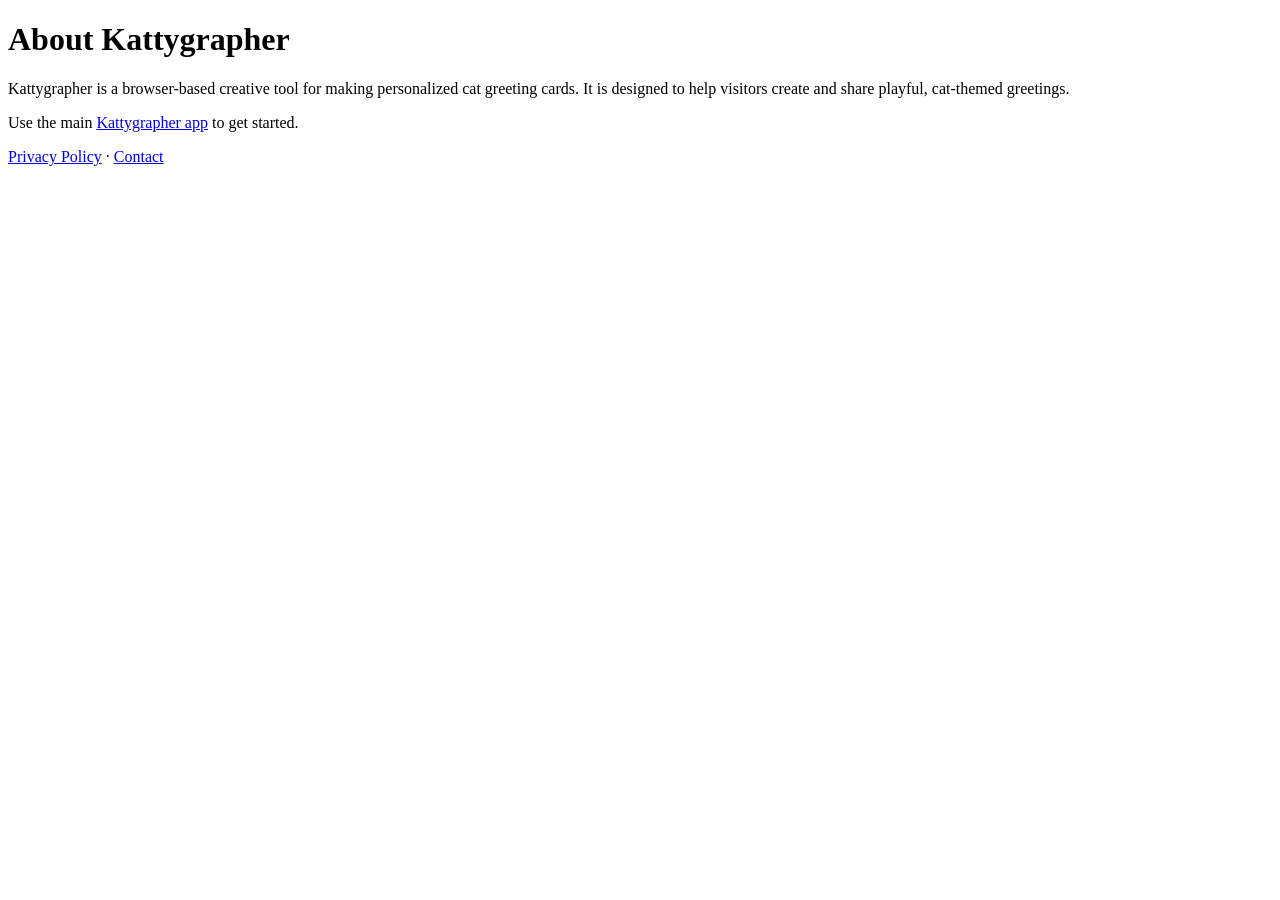
==== about.html @ 5d9deb14 "Add About page for Kattygrapher" ====
<!doctype html>
<html lang="en">
<head>
<meta charset="utf-8">
<meta name="viewport" content="width=device-width, initial-scale=1">
<title>About Kattygrapher</title>
<meta name="description" content="Learn about Kattygrapher, a simple tool for creating personalized cat greeting cards.">
<link rel="canonical" href="https://kattygrapher.gold24cc.workers.dev/about.html">
<meta name="robots" content="index,follow">
</head>
<body>
<main>
<h1>About Kattygrapher</h1>
<p>Kattygrapher is a browser-based creative tool for making personalized cat greeting cards. It is designed to help visitors create and share playful, cat-themed greetings.</p>
<p>Use the main <a href="/">Kattygrapher app</a> to get started.</p>
<nav aria-label="Site links"><a href="/privacy-policy.html">Privacy Policy</a> · <a href="/contact.html">Contact</a></nav>
</main>
</body>
</html>
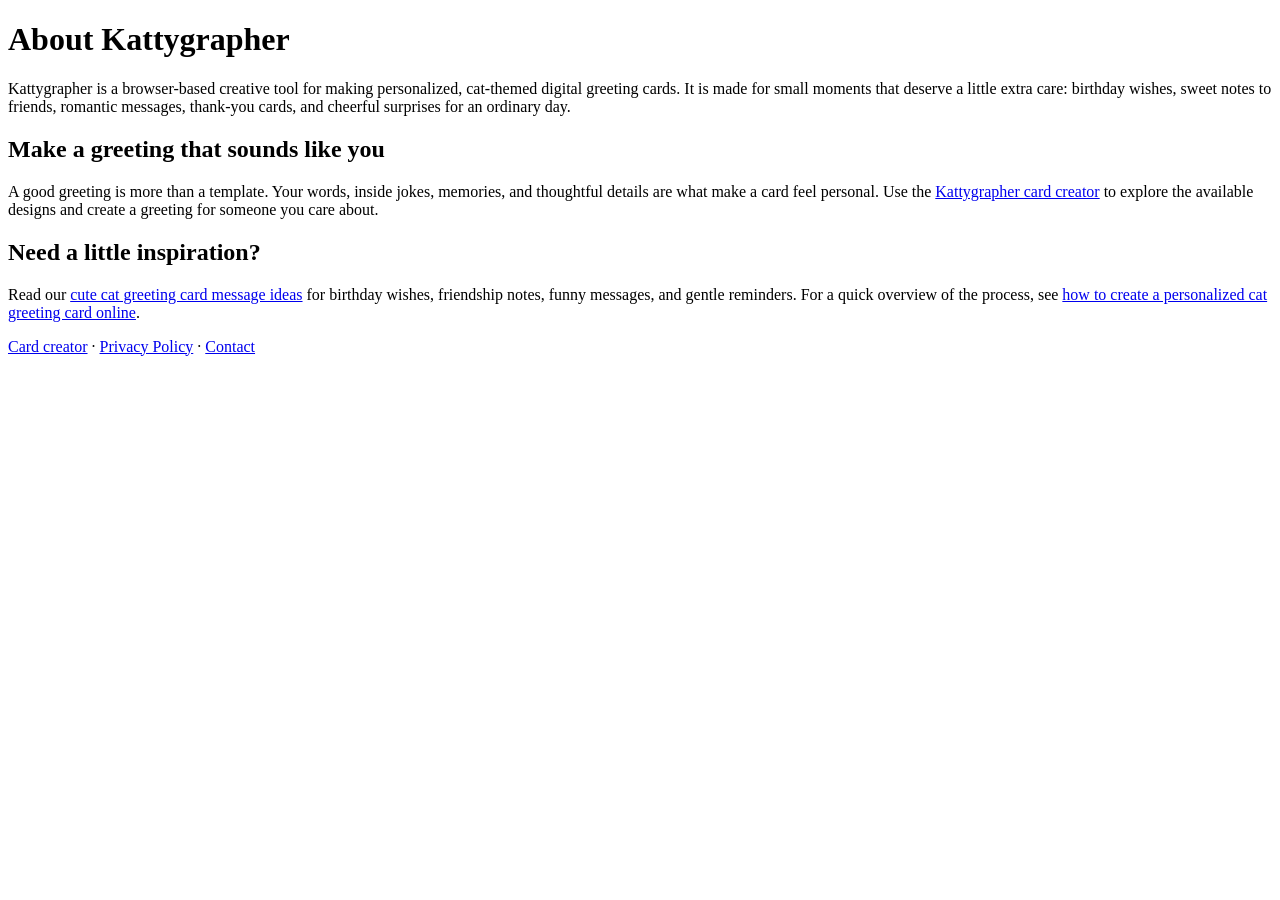
==== commit 8dcdaee6: "Improve about page content and internal SEO links" ====
--- a/about.html
+++ b/about.html
@@ -3,17 +3,25 @@
 <head>
 <meta charset="utf-8">
 <meta name="viewport" content="width=device-width, initial-scale=1">
-<title>About Kattygrapher</title>
-<meta name="description" content="Learn about Kattygrapher, a simple tool for creating personalized cat greeting cards.">
+<title>About Kattygrapher | Personalized Cat Greeting Cards</title>
+<meta name="description" content="Meet Kattygrapher, a browser-based creative tool for making playful cat-themed digital greeting cards with personal messages for people you care about.">
+<meta name="robots" content="index,follow">
 <link rel="canonical" href="https://kattygrapher.gold24cc.workers.dev/about.html">
-<meta name="robots" content="index,follow">
+<meta property="og:type" content="website">
+<meta property="og:site_name" content="Kattygrapher">
+<meta property="og:title" content="About Kattygrapher">
+<meta property="og:description" content="Learn about Kattygrapher and create a personalized cat-themed digital greeting card.">
+<meta property="og:url" content="https://kattygrapher.gold24cc.workers.dev/about.html">
 </head>
 <body>
 <main>
 <h1>About Kattygrapher</h1>
-<p>Kattygrapher is a browser-based creative tool for making personalized cat greeting cards. It is designed to help visitors create and share playful, cat-themed greetings.</p>
-<p>Use the main <a href="/">Kattygrapher app</a> to get started.</p>
-<nav aria-label="Site links"><a href="/privacy-policy.html">Privacy Policy</a> · <a href="/contact.html">Contact</a></nav>
+<p>Kattygrapher is a browser-based creative tool for making personalized, cat-themed digital greeting cards. It is made for small moments that deserve a little extra care: birthday wishes, sweet notes to friends, romantic messages, thank-you cards, and cheerful surprises for an ordinary day.</p>
+<h2>Make a greeting that sounds like you</h2>
+<p>A good greeting is more than a template. Your words, inside jokes, memories, and thoughtful details are what make a card feel personal. Use the <a href="/">Kattygrapher card creator</a> to explore the available designs and create a greeting for someone you care about.</p>
+<h2>Need a little inspiration?</h2>
+<p>Read our <a href="/cute-cat-greeting-card-messages.html">cute cat greeting card message ideas</a> for birthday wishes, friendship notes, funny messages, and gentle reminders. For a quick overview of the process, see <a href="/create-cat-greeting-cards.html">how to create a personalized cat greeting card online</a>.</p>
+<nav aria-label="Site links"><a href="/">Card creator</a> · <a href="/privacy-policy.html">Privacy Policy</a> · <a href="/contact.html">Contact</a></nav>
 </main>
 </body>
-</html>
+</html>
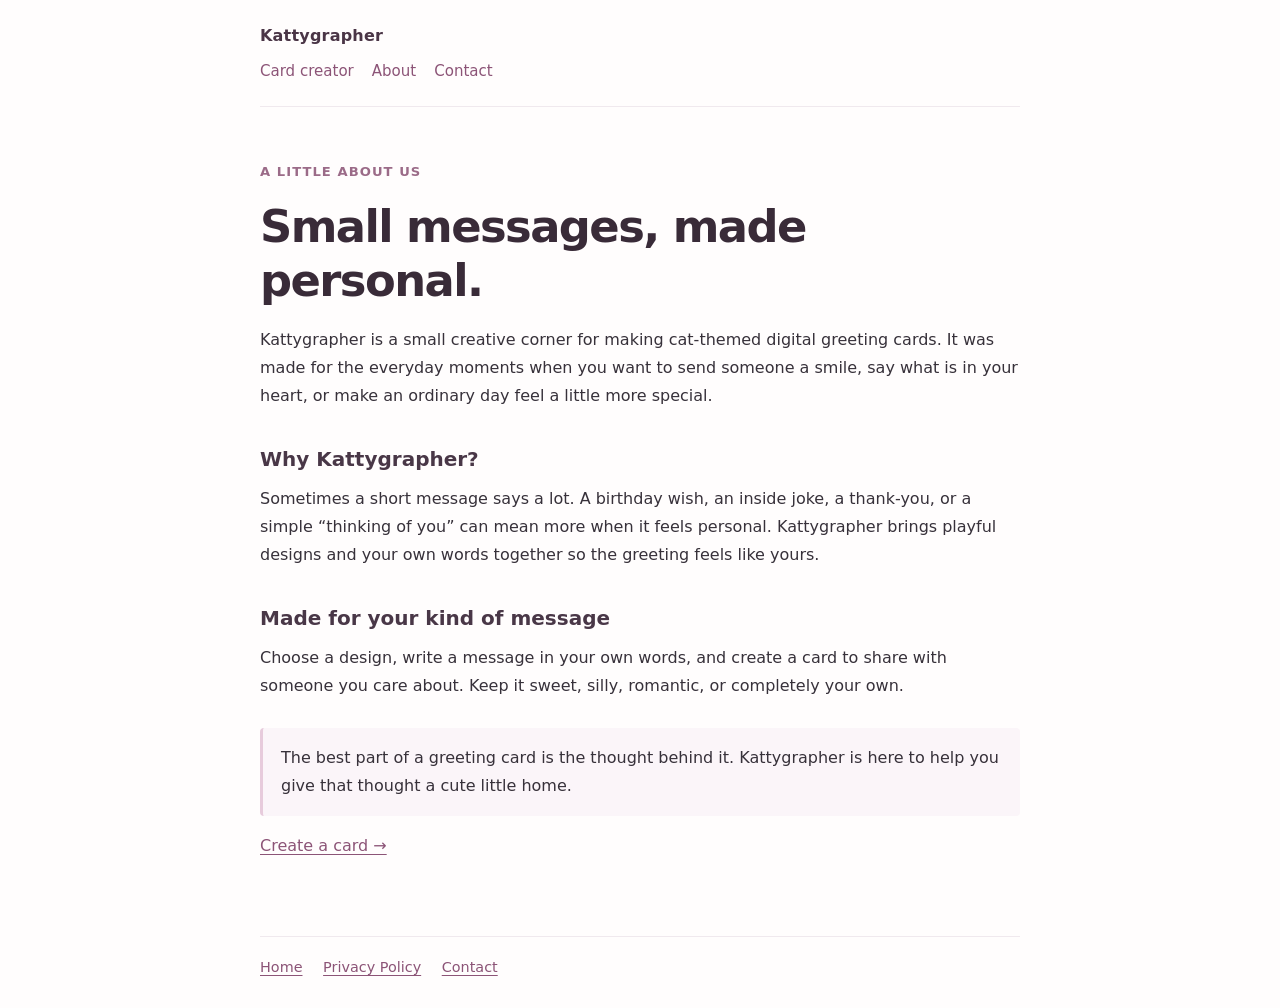
==== commit a89e5b34: "Make About page simple and subtle" ====
--- a/about.html
+++ b/about.html
@@ -1,27 +1,62 @@
 <!doctype html>
 <html lang="en">
 <head>
-<meta charset="utf-8">
-<meta name="viewport" content="width=device-width, initial-scale=1">
-<title>About Kattygrapher | Personalized Cat Greeting Cards</title>
-<meta name="description" content="Meet Kattygrapher, a browser-based creative tool for making playful cat-themed digital greeting cards with personal messages for people you care about.">
-<meta name="robots" content="index,follow">
-<link rel="canonical" href="https://kattygrapher.gold24cc.workers.dev/about.html">
-<meta property="og:type" content="website">
-<meta property="og:site_name" content="Kattygrapher">
-<meta property="og:title" content="About Kattygrapher">
-<meta property="og:description" content="Learn about Kattygrapher and create a personalized cat-themed digital greeting card.">
-<meta property="og:url" content="https://kattygrapher.gold24cc.workers.dev/about.html">
+  <meta charset="utf-8">
+  <meta name="viewport" content="width=device-width, initial-scale=1">
+  <title>About Kattygrapher</title>
+  <meta name="description" content="Learn about Kattygrapher, a simple creative space for making personal cat-themed digital greeting cards for people you care about.">
+  <meta name="robots" content="index,follow">
+  <link rel="canonical" href="https://kattygrapher.gold24cc.workers.dev/about.html">
+  <meta property="og:type" content="website">
+  <meta property="og:site_name" content="Kattygrapher">
+  <meta property="og:title" content="About Kattygrapher">
+  <meta property="og:description" content="A little about the idea behind Kattygrapher and making greetings personal.">
+  <meta property="og:url" content="https://kattygrapher.gold24cc.workers.dev/about.html">
+  <style>
+    :root { color-scheme: light; }
+    * { box-sizing: border-box; }
+    body { margin: 0; background: #fffdfd; color: #37313a; font: 16px/1.75 system-ui, -apple-system, BlinkMacSystemFont, "Segoe UI", sans-serif; }
+    header, main, footer { width: min(100% - 36px, 760px); margin-inline: auto; }
+    header { padding: 22px 0; border-bottom: 1px solid #f0e9ee; }
+    .brand { color: #4a3546; text-decoration: none; font-weight: 700; letter-spacing: .2px; }
+    nav { display: flex; flex-wrap: wrap; gap: 18px; margin-top: 8px; }
+    nav a, main a, footer a { color: #8c5477; text-underline-offset: 3px; }
+    nav a { font-size: .94rem; text-decoration: none; }
+    nav a:hover { text-decoration: underline; }
+    main { padding: 54px 0 60px; }
+    .eyebrow { color: #9b6b88; font-size: .82rem; font-weight: 650; letter-spacing: .08em; text-transform: uppercase; }
+    h1 { margin: 8px 0 18px; color: #392b38; font-size: clamp(2rem, 5vw, 2.8rem); line-height: 1.2; letter-spacing: -.035em; }
+    h2 { margin: 32px 0 8px; color: #493747; font-size: 1.25rem; }
+    p { margin: 0 0 16px; }
+    .note { margin-top: 28px; padding: 16px 18px; background: #fbf5f9; border-left: 3px solid #e7cbdc; border-radius: 4px; }
+    footer { border-top: 1px solid #f0e9ee; padding: 18px 0 28px; color: #776b76; font-size: .9rem; }
+    footer a { margin-right: 16px; }
+  </style>
 </head>
 <body>
-<main>
-<h1>About Kattygrapher</h1>
-<p>Kattygrapher is a browser-based creative tool for making personalized, cat-themed digital greeting cards. It is made for small moments that deserve a little extra care: birthday wishes, sweet notes to friends, romantic messages, thank-you cards, and cheerful surprises for an ordinary day.</p>
-<h2>Make a greeting that sounds like you</h2>
-<p>A good greeting is more than a template. Your words, inside jokes, memories, and thoughtful details are what make a card feel personal. Use the <a href="/">Kattygrapher card creator</a> to explore the available designs and create a greeting for someone you care about.</p>
-<h2>Need a little inspiration?</h2>
-<p>Read our <a href="/cute-cat-greeting-card-messages.html">cute cat greeting card message ideas</a> for birthday wishes, friendship notes, funny messages, and gentle reminders. For a quick overview of the process, see <a href="/create-cat-greeting-cards.html">how to create a personalized cat greeting card online</a>.</p>
-<nav aria-label="Site links"><a href="/">Card creator</a> · <a href="/privacy-policy.html">Privacy Policy</a> · <a href="/contact.html">Contact</a></nav>
-</main>
+  <header>
+    <a class="brand" href="/">Kattygrapher</a>
+    <nav aria-label="Main navigation">
+      <a href="/">Card creator</a>
+      <a href="/about.html" aria-current="page">About</a>
+      <a href="/contact.html">Contact</a>
+    </nav>
+  </header>
+  <main>
+    <p class="eyebrow">A little about us</p>
+    <h1>Small messages, made personal.</h1>
+    <p>Kattygrapher is a small creative corner for making cat-themed digital greeting cards. It was made for the everyday moments when you want to send someone a smile, say what is in your heart, or make an ordinary day feel a little more special.</p>
+    <h2>Why Kattygrapher?</h2>
+    <p>Sometimes a short message says a lot. A birthday wish, an inside joke, a thank-you, or a simple “thinking of you” can mean more when it feels personal. Kattygrapher brings playful designs and your own words together so the greeting feels like yours.</p>
+    <h2>Made for your kind of message</h2>
+    <p>Choose a design, write a message in your own words, and create a card to share with someone you care about. Keep it sweet, silly, romantic, or completely your own.</p>
+    <p class="note">The best part of a greeting card is the thought behind it. Kattygrapher is here to help you give that thought a cute little home.</p>
+    <p><a href="/">Create a card →</a></p>
+  </main>
+  <footer>
+    <a href="/">Home</a>
+    <a href="/privacy-policy.html">Privacy Policy</a>
+    <a href="/contact.html">Contact</a>
+  </footer>
 </body>
 </html>
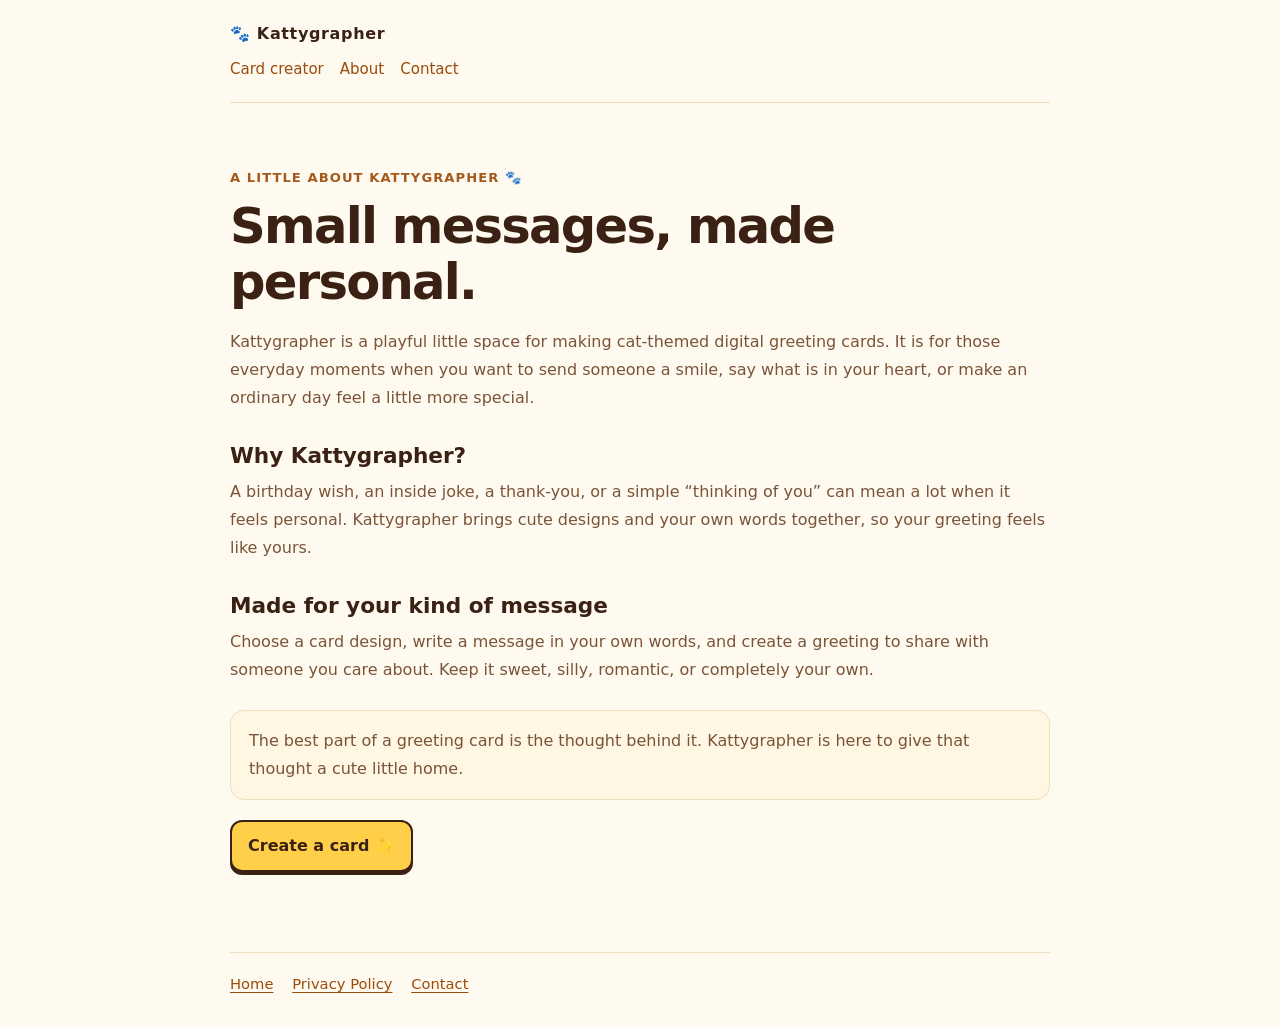
==== commit 9474b10b: "Style About page to match Kattygrapher" ====
--- a/about.html
+++ b/about.html
@@ -3,57 +3,60 @@
 <head>
   <meta charset="utf-8">
   <meta name="viewport" content="width=device-width, initial-scale=1">
-  <title>About Kattygrapher</title>
-  <meta name="description" content="Learn about Kattygrapher, a simple creative space for making personal cat-themed digital greeting cards for people you care about.">
+  <title>About Kattygrapher | Cute Cat Greeting Card Creator</title>
+  <meta name="description" content="Get to know Kattygrapher, a playful place to create personalized cat-themed digital greeting cards with your own message.">
   <meta name="robots" content="index,follow">
   <link rel="canonical" href="https://kattygrapher.gold24cc.workers.dev/about.html">
   <meta property="og:type" content="website">
   <meta property="og:site_name" content="Kattygrapher">
   <meta property="og:title" content="About Kattygrapher">
-  <meta property="og:description" content="A little about the idea behind Kattygrapher and making greetings personal.">
+  <meta property="og:description" content="A little about Kattygrapher and making personal, cat-themed greeting cards.">
   <meta property="og:url" content="https://kattygrapher.gold24cc.workers.dev/about.html">
+  <meta name="theme-color" content="#ffcf4a">
   <style>
-    :root { color-scheme: light; }
-    * { box-sizing: border-box; }
-    body { margin: 0; background: #fffdfd; color: #37313a; font: 16px/1.75 system-ui, -apple-system, BlinkMacSystemFont, "Segoe UI", sans-serif; }
-    header, main, footer { width: min(100% - 36px, 760px); margin-inline: auto; }
-    header { padding: 22px 0; border-bottom: 1px solid #f0e9ee; }
-    .brand { color: #4a3546; text-decoration: none; font-weight: 700; letter-spacing: .2px; }
-    nav { display: flex; flex-wrap: wrap; gap: 18px; margin-top: 8px; }
-    nav a, main a, footer a { color: #8c5477; text-underline-offset: 3px; }
-    nav a { font-size: .94rem; text-decoration: none; }
-    nav a:hover { text-decoration: underline; }
-    main { padding: 54px 0 60px; }
-    .eyebrow { color: #9b6b88; font-size: .82rem; font-weight: 650; letter-spacing: .08em; text-transform: uppercase; }
-    h1 { margin: 8px 0 18px; color: #392b38; font-size: clamp(2rem, 5vw, 2.8rem); line-height: 1.2; letter-spacing: -.035em; }
-    h2 { margin: 32px 0 8px; color: #493747; font-size: 1.25rem; }
-    p { margin: 0 0 16px; }
-    .note { margin-top: 28px; padding: 16px 18px; background: #fbf5f9; border-left: 3px solid #e7cbdc; border-radius: 4px; }
-    footer { border-top: 1px solid #f0e9ee; padding: 18px 0 28px; color: #776b76; font-size: .9rem; }
-    footer a { margin-right: 16px; }
+    :root{color-scheme:light;--ink:#3a2113;--muted:#7a5438;--panel:#fff6e3;--edge:#f0dfbd;--accent:#d96a12}
+    *{box-sizing:border-box}
+    body{margin:0;background:#fffaf0;color:var(--ink);font:16px/1.75 "Nunito",system-ui,-apple-system,"Segoe UI",sans-serif}
+    .wrap{width:min(820px,calc(100% - 32px));margin:0 auto}
+    header{padding:20px 0;border-bottom:1px solid var(--edge)}
+    .brand{font-family:"Fredoka",system-ui,sans-serif;font-weight:700;color:var(--ink);text-decoration:none;letter-spacing:.04em}
+    nav{display:flex;gap:16px;flex-wrap:wrap;margin-top:8px;font-size:.94rem}
+    nav a,main a,footer a{color:#9b4b0a;text-underline-offset:3px}
+    nav a{text-decoration:none}nav a:hover{text-decoration:underline}
+    main{padding:clamp(34px,7vw,64px) 0}
+    .eyebrow{margin:0 0 8px;color:#a45a1c;font-size:.82rem;font-weight:800;letter-spacing:.08em;text-transform:uppercase}
+    h1{font-family:"Fredoka",system-ui,sans-serif;font-size:clamp(2rem,6vw,3.1rem);line-height:1.13;letter-spacing:-.035em;margin:0 0 18px}
+    h2{font-family:"Fredoka",system-ui,sans-serif;font-size:1.35rem;line-height:1.3;margin:30px 0 8px}
+    p{margin:0 0 16px;color:var(--muted)}
+    .note{margin-top:26px;padding:16px 18px;background:var(--panel);border:1px solid var(--edge);border-radius:14px}
+    .cta{display:inline-block;margin-top:4px;padding:10px 16px;background:#ffcf4a;color:#3a2113;text-decoration:none;font-weight:800;border:2px solid #3a2113;border-radius:12px;box-shadow:0 3px 0 #3a2113}
+    .cta:hover{transform:translateY(-1px)}
+    footer{border-top:1px solid var(--edge);padding:18px 0 30px;color:var(--muted);font-size:.92rem}
+    footer a{margin-right:14px}
+    a:focus-visible{outline:3px solid #e17c23;outline-offset:3px}
   </style>
 </head>
 <body>
-  <header>
-    <a class="brand" href="/">Kattygrapher</a>
+  <header class="wrap">
+    <a class="brand" href="/">🐾 Kattygrapher</a>
     <nav aria-label="Main navigation">
       <a href="/">Card creator</a>
       <a href="/about.html" aria-current="page">About</a>
       <a href="/contact.html">Contact</a>
     </nav>
   </header>
-  <main>
-    <p class="eyebrow">A little about us</p>
+  <main class="wrap">
+    <p class="eyebrow">A little about Kattygrapher 🐾</p>
     <h1>Small messages, made personal.</h1>
-    <p>Kattygrapher is a small creative corner for making cat-themed digital greeting cards. It was made for the everyday moments when you want to send someone a smile, say what is in your heart, or make an ordinary day feel a little more special.</p>
+    <p>Kattygrapher is a playful little space for making cat-themed digital greeting cards. It is for those everyday moments when you want to send someone a smile, say what is in your heart, or make an ordinary day feel a little more special.</p>
     <h2>Why Kattygrapher?</h2>
-    <p>Sometimes a short message says a lot. A birthday wish, an inside joke, a thank-you, or a simple “thinking of you” can mean more when it feels personal. Kattygrapher brings playful designs and your own words together so the greeting feels like yours.</p>
+    <p>A birthday wish, an inside joke, a thank-you, or a simple “thinking of you” can mean a lot when it feels personal. Kattygrapher brings cute designs and your own words together, so your greeting feels like yours.</p>
     <h2>Made for your kind of message</h2>
-    <p>Choose a design, write a message in your own words, and create a card to share with someone you care about. Keep it sweet, silly, romantic, or completely your own.</p>
-    <p class="note">The best part of a greeting card is the thought behind it. Kattygrapher is here to help you give that thought a cute little home.</p>
-    <p><a href="/">Create a card →</a></p>
+    <p>Choose a card design, write a message in your own words, and create a greeting to share with someone you care about. Keep it sweet, silly, romantic, or completely your own.</p>
+    <p class="note">The best part of a greeting card is the thought behind it. Kattygrapher is here to give that thought a cute little home.</p>
+    <p><a class="cta" href="/">Create a card ✨</a></p>
   </main>
-  <footer>
+  <footer class="wrap">
     <a href="/">Home</a>
     <a href="/privacy-policy.html">Privacy Policy</a>
     <a href="/contact.html">Contact</a>
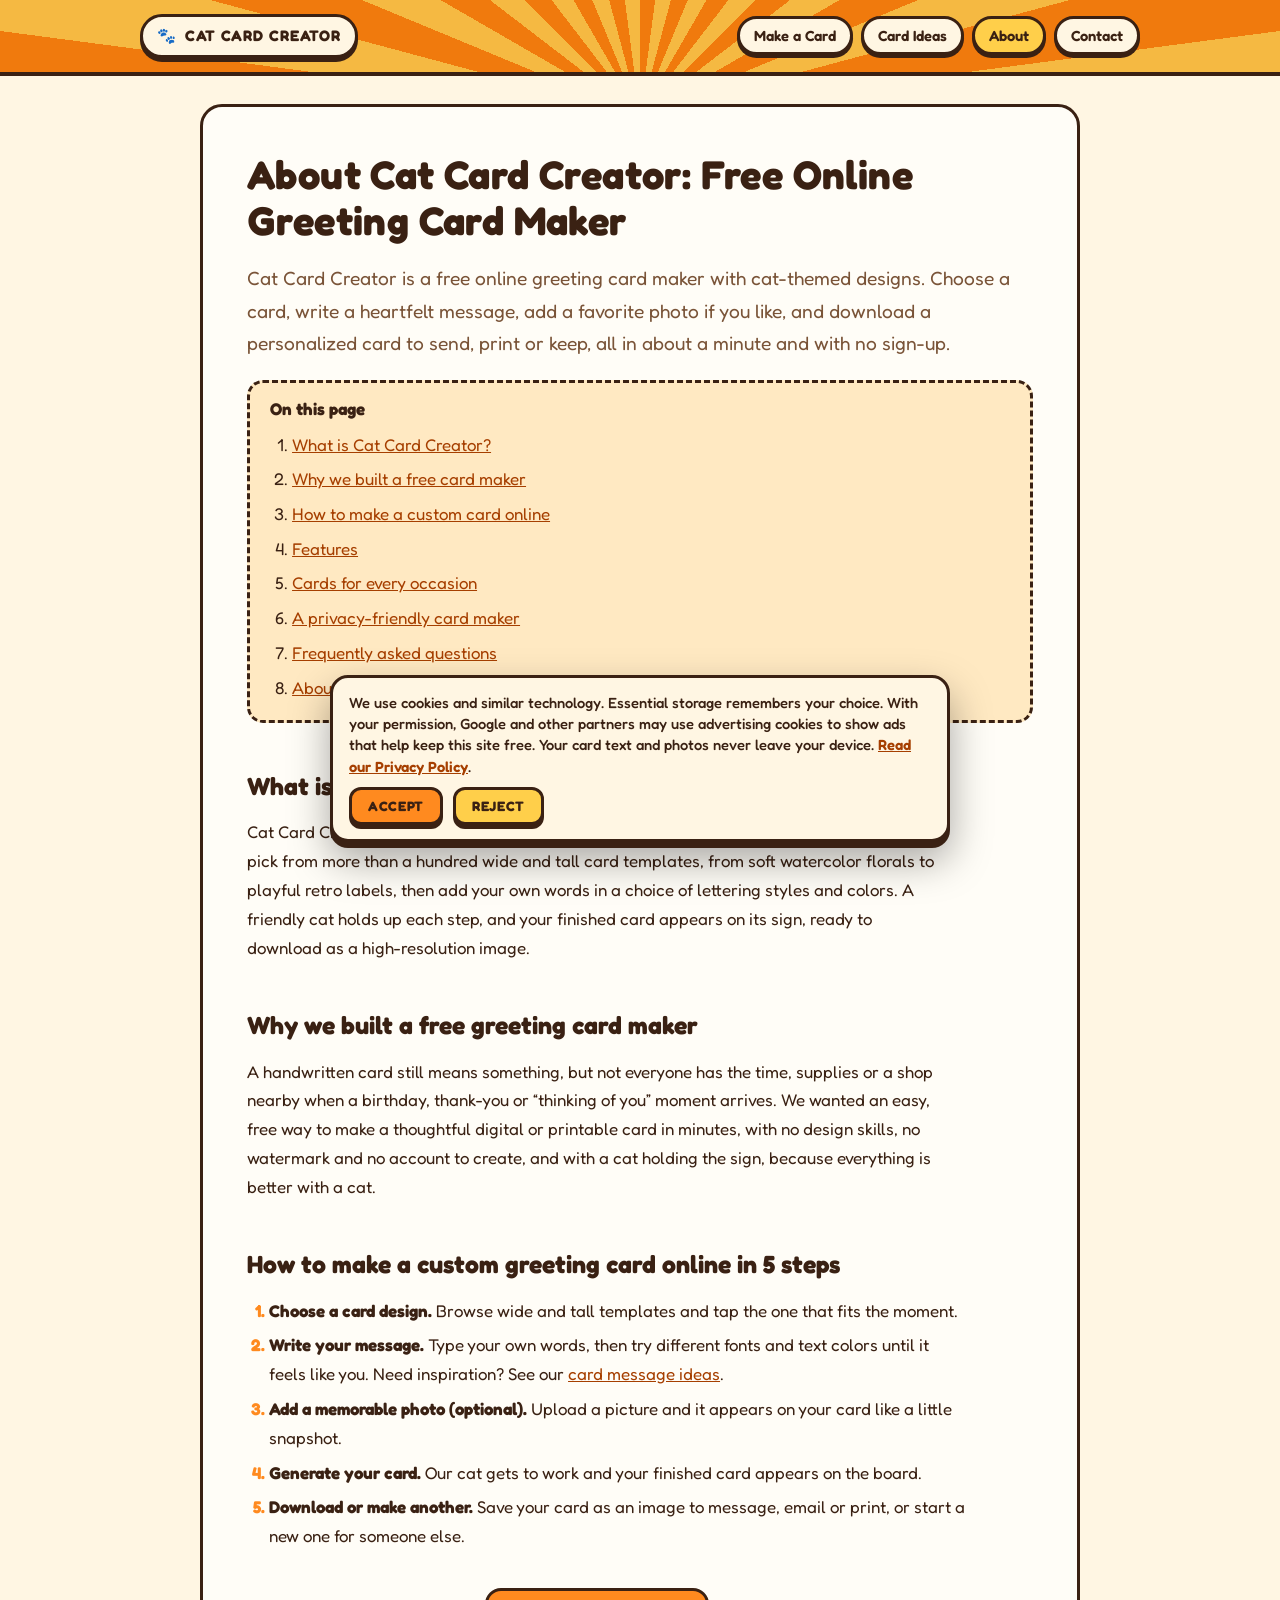
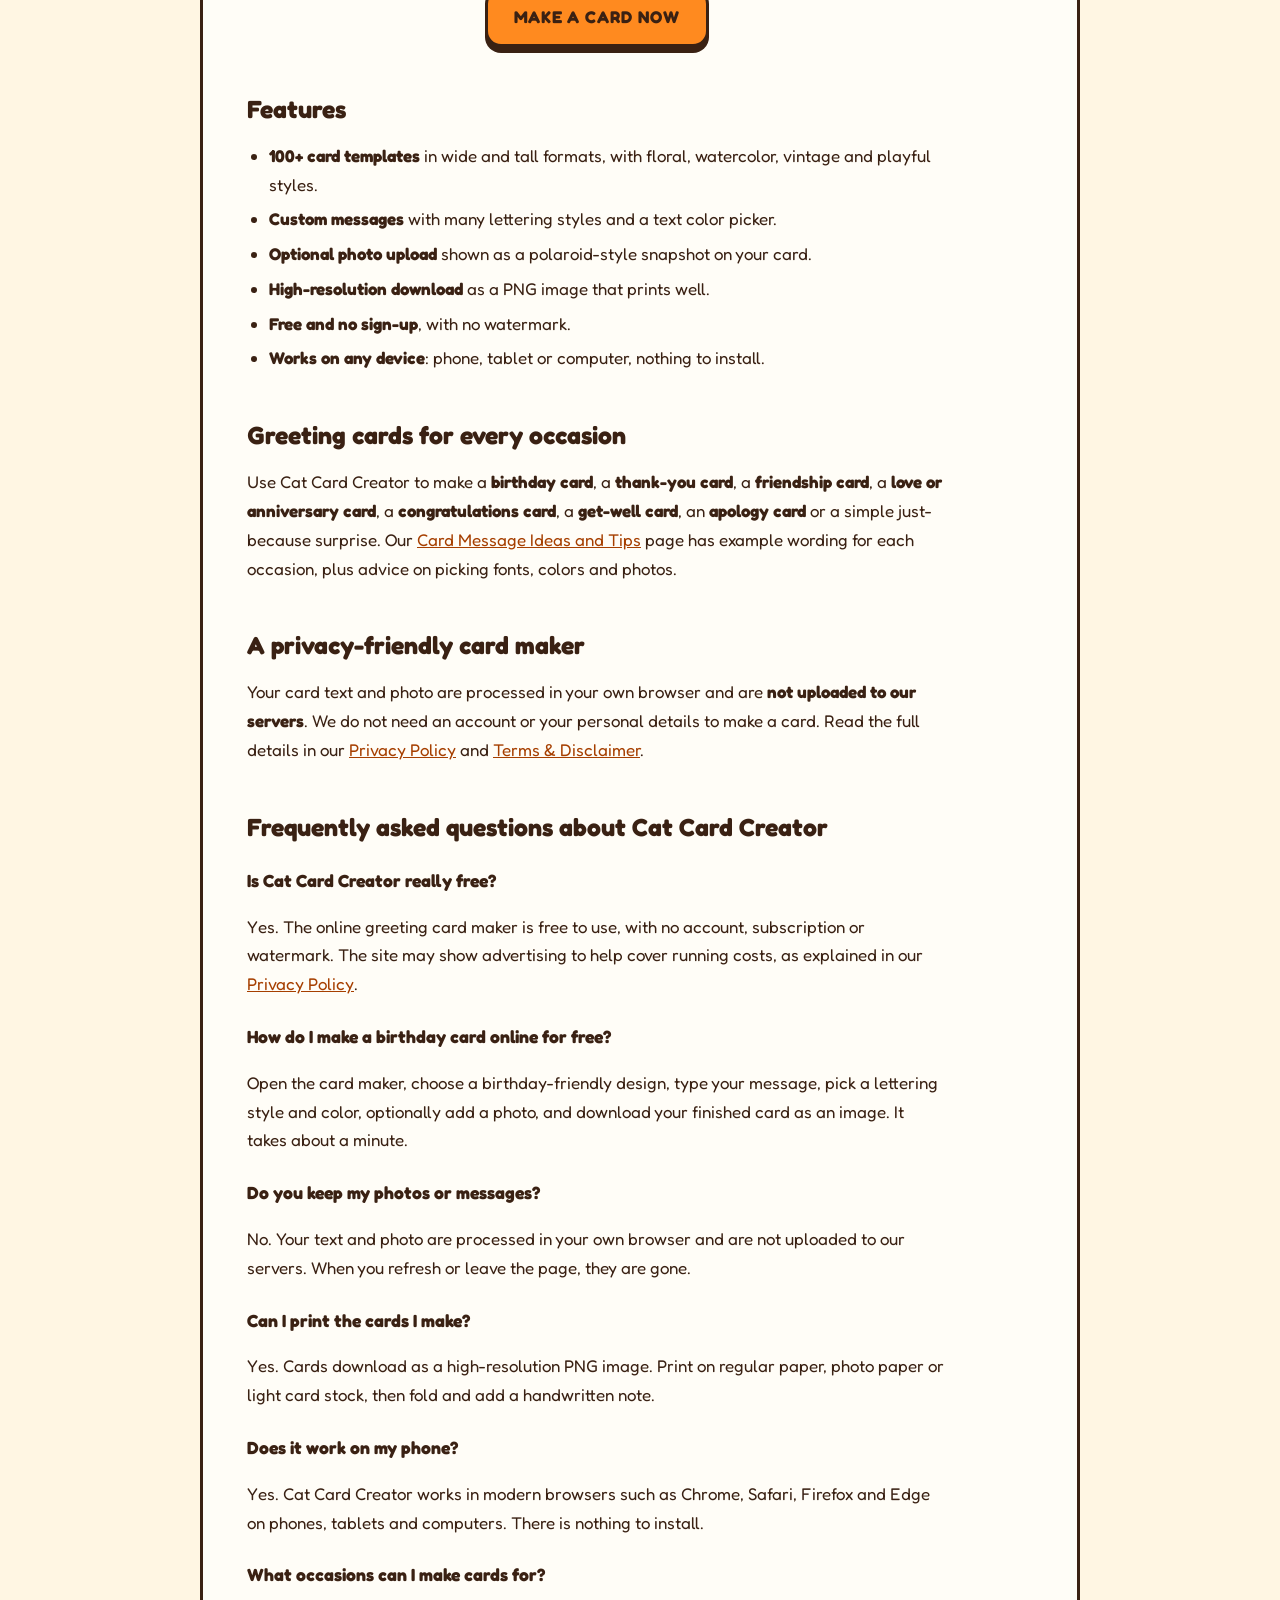
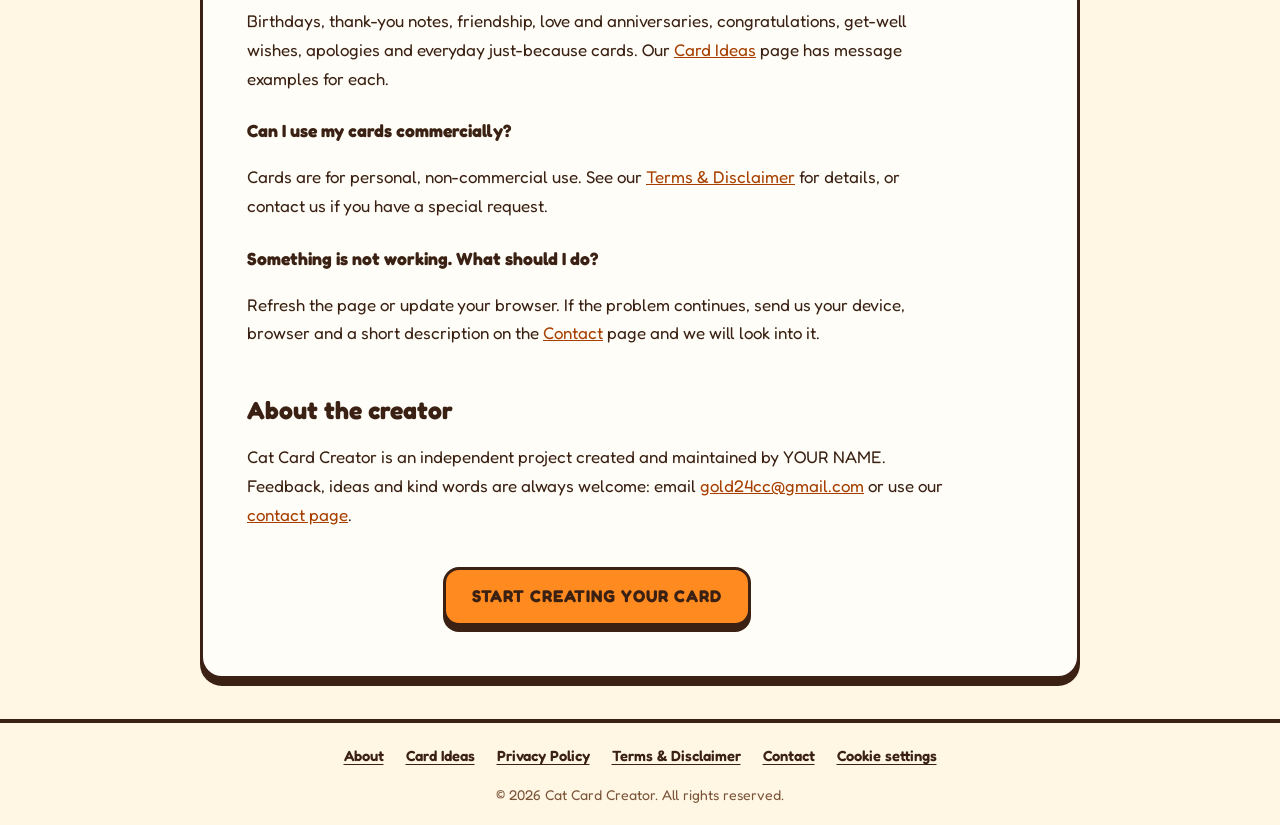
==== commit 6832a7f5: "Add files via upload" ====
--- a/about.html
+++ b/about.html
@@ -1,65 +1,95 @@
-<!doctype html>
+<!DOCTYPE html>
 <html lang="en">
 <head>
-  <meta charset="utf-8">
-  <meta name="viewport" content="width=device-width, initial-scale=1">
-  <title>About Kattygrapher | Cute Cat Greeting Card Creator</title>
-  <meta name="description" content="Get to know Kattygrapher, a playful place to create personalized cat-themed digital greeting cards with your own message.">
-  <meta name="robots" content="index,follow">
-  <link rel="canonical" href="https://kattygrapher.gold24cc.workers.dev/about.html">
-  <meta property="og:type" content="website">
-  <meta property="og:site_name" content="Kattygrapher">
-  <meta property="og:title" content="About Kattygrapher">
-  <meta property="og:description" content="A little about Kattygrapher and making personal, cat-themed greeting cards.">
-  <meta property="og:url" content="https://kattygrapher.gold24cc.workers.dev/about.html">
-  <meta name="theme-color" content="#ffcf4a">
-  <style>
-    :root{color-scheme:light;--ink:#3a2113;--muted:#7a5438;--panel:#fff6e3;--edge:#f0dfbd;--accent:#d96a12}
-    *{box-sizing:border-box}
-    body{margin:0;background:#fffaf0;color:var(--ink);font:16px/1.75 "Nunito",system-ui,-apple-system,"Segoe UI",sans-serif}
-    .wrap{width:min(820px,calc(100% - 32px));margin:0 auto}
-    header{padding:20px 0;border-bottom:1px solid var(--edge)}
-    .brand{font-family:"Fredoka",system-ui,sans-serif;font-weight:700;color:var(--ink);text-decoration:none;letter-spacing:.04em}
-    nav{display:flex;gap:16px;flex-wrap:wrap;margin-top:8px;font-size:.94rem}
-    nav a,main a,footer a{color:#9b4b0a;text-underline-offset:3px}
-    nav a{text-decoration:none}nav a:hover{text-decoration:underline}
-    main{padding:clamp(34px,7vw,64px) 0}
-    .eyebrow{margin:0 0 8px;color:#a45a1c;font-size:.82rem;font-weight:800;letter-spacing:.08em;text-transform:uppercase}
-    h1{font-family:"Fredoka",system-ui,sans-serif;font-size:clamp(2rem,6vw,3.1rem);line-height:1.13;letter-spacing:-.035em;margin:0 0 18px}
-    h2{font-family:"Fredoka",system-ui,sans-serif;font-size:1.35rem;line-height:1.3;margin:30px 0 8px}
-    p{margin:0 0 16px;color:var(--muted)}
-    .note{margin-top:26px;padding:16px 18px;background:var(--panel);border:1px solid var(--edge);border-radius:14px}
-    .cta{display:inline-block;margin-top:4px;padding:10px 16px;background:#ffcf4a;color:#3a2113;text-decoration:none;font-weight:800;border:2px solid #3a2113;border-radius:12px;box-shadow:0 3px 0 #3a2113}
-    .cta:hover{transform:translateY(-1px)}
-    footer{border-top:1px solid var(--edge);padding:18px 0 30px;color:var(--muted);font-size:.92rem}
-    footer a{margin-right:14px}
-    a:focus-visible{outline:3px solid #e17c23;outline-offset:3px}
-  </style>
+<meta charset="utf-8">
+<meta name="viewport" content="width=device-width, initial-scale=1">
+<title>About Cat Card Creator – Free Online Greeting Card Maker</title>
+<meta name="description" content="Cat Card Creator is a free online greeting card maker. Pick a cat-themed design, add your message and photo, and download a custom card. No sign-up.">
+<meta name="robots" content="index,follow">
+<link rel="canonical" href="https://YOURDOMAIN.COM/about.html">
+<meta property="og:type" content="website">
+<meta property="og:site_name" content="Cat Card Creator">
+<meta property="og:title" content="About Cat Card Creator – Free Online Greeting Card Maker">
+<meta property="og:description" content="Cat Card Creator is a free online greeting card maker. Pick a cat-themed design, add your message and photo, and download a custom card. No sign-up.">
+<meta property="og:url" content="https://YOURDOMAIN.COM/about.html">
+<meta name="twitter:card" content="summary">
+<script type="application/ld+json">{"@context": "https://schema.org", "@graph": [{"@type": "AboutPage", "@id": "https://YOURDOMAIN.COM/about.html#page", "url": "https://YOURDOMAIN.COM/about.html", "name": "About Cat Card Creator – Free Online Greeting Card Maker", "inLanguage": "en", "isPartOf": {"@id": "https://YOURDOMAIN.COM/#site"}, "about": {"@id": "https://YOURDOMAIN.COM/#app"}}, {"@type": "WebSite", "@id": "https://YOURDOMAIN.COM/#site", "url": "https://YOURDOMAIN.COM/", "name": "Cat Card Creator", "inLanguage": "en"}, {"@type": "WebApplication", "@id": "https://YOURDOMAIN.COM/#app", "name": "Cat Card Creator", "url": "https://YOURDOMAIN.COM/", "applicationCategory": "DesignApplication", "operatingSystem": "Any", "browserRequirements": "Requires JavaScript", "description": "A free online greeting card maker for creating personalized cat-themed cards with custom messages, optional photos, lettering styles and downloadable designs.", "offers": {"@type": "Offer", "price": "0", "priceCurrency": "USD"}, "featureList": ["Free online greeting card maker", "100+ wide and tall card templates", "Custom messages, fonts and text colors", "Optional photo upload", "Private: card content stays in your browser", "Download as a high-resolution PNG"]}, {"@type": "Organization", "@id": "https://YOURDOMAIN.COM/#org", "name": "Cat Card Creator", "url": "https://YOURDOMAIN.COM/", "email": "gold24cc@gmail.com", "founder": {"@type": "Person", "name": "YOUR NAME"}}, {"@type": "FAQPage", "mainEntity": [{"@type": "Question", "name": "Is Cat Card Creator really free?", "acceptedAnswer": {"@type": "Answer", "text": "Yes. The online greeting card maker is free to use, with no account, subscription or watermark. The site may show advertising to help cover running costs, as explained in our Privacy Policy."}}, {"@type": "Question", "name": "How do I make a birthday card online for free?", "acceptedAnswer": {"@type": "Answer", "text": "Open the card maker, choose a birthday-friendly design, type your message, pick a lettering style and color, optionally add a photo, and download your finished card as an image. It takes about a minute."}}, {"@type": "Question", "name": "Do you keep my photos or messages?", "acceptedAnswer": {"@type": "Answer", "text": "No. Your text and photo are processed in your own browser and are not uploaded to our servers. When you refresh or leave the page, they are gone."}}, {"@type": "Question", "name": "Can I print the cards I make?", "acceptedAnswer": {"@type": "Answer", "text": "Yes. Cards download as a high-resolution PNG image. Print on regular paper, photo paper or light card stock, then fold and add a handwritten note."}}, {"@type": "Question", "name": "Does it work on my phone?", "acceptedAnswer": {"@type": "Answer", "text": "Yes. Cat Card Creator works in modern browsers such as Chrome, Safari, Firefox and Edge on phones, tablets and computers. There is nothing to install."}}, {"@type": "Question", "name": "What occasions can I make cards for?", "acceptedAnswer": {"@type": "Answer", "text": "Birthdays, thank-you notes, friendship, love and anniversaries, congratulations, get-well wishes, apologies and everyday just-because cards. Our Card Ideas page has message examples for each."}}, {"@type": "Question", "name": "Can I use my cards commercially?", "acceptedAnswer": {"@type": "Answer", "text": "Cards are for personal, non-commercial use. See our Terms & Disclaimer for details, or contact us if you have a special request."}}, {"@type": "Question", "name": "Something is not working. What should I do?", "acceptedAnswer": {"@type": "Answer", "text": "Refresh the page or update your browser. If the problem continues, send us your device, browser and a short description on the Contact page and we will look into it."}}]}]}</script>
+<link rel="icon" href="data:image/svg+xml,%3Csvg xmlns='http://www.w3.org/2000/svg' viewBox='0 0 100 100'%3E%3Ctext y='.9em' font-size='90'%3E%F0%9F%90%B1%3C/text%3E%3C/svg%3E">
+<link rel="preconnect" href="https://fonts.googleapis.com">
+<link rel="preconnect" href="https://fonts.gstatic.com" crossorigin>
+<link href="https://fonts.googleapis.com/css2?family=Fredoka:wght@400;500;600;700&display=swap" rel="stylesheet">
+<link rel="stylesheet" href="site.css">
 </head>
-<body>
-  <header class="wrap">
-    <a class="brand" href="/">🐾 Kattygrapher</a>
-    <nav aria-label="Main navigation">
-      <a href="/">Card creator</a>
-      <a href="/about.html" aria-current="page">About</a>
-      <a href="/contact.html">Contact</a>
-    </nav>
-  </header>
-  <main class="wrap">
-    <p class="eyebrow">A little about Kattygrapher 🐾</p>
-    <h1>Small messages, made personal.</h1>
-    <p>Kattygrapher is a playful little space for making cat-themed digital greeting cards. It is for those everyday moments when you want to send someone a smile, say what is in your heart, or make an ordinary day feel a little more special.</p>
-    <h2>Why Kattygrapher?</h2>
-    <p>A birthday wish, an inside joke, a thank-you, or a simple “thinking of you” can mean a lot when it feels personal. Kattygrapher brings cute designs and your own words together, so your greeting feels like yours.</p>
-    <h2>Made for your kind of message</h2>
-    <p>Choose a card design, write a message in your own words, and create a greeting to share with someone you care about. Keep it sweet, silly, romantic, or completely your own.</p>
-    <p class="note">The best part of a greeting card is the thought behind it. Kattygrapher is here to give that thought a cute little home.</p>
-    <p><a class="cta" href="/">Create a card ✨</a></p>
-  </main>
-  <footer class="wrap">
-    <a href="/">Home</a>
-    <a href="/privacy-policy.html">Privacy Policy</a>
-    <a href="/contact.html">Contact</a>
-  </footer>
+<body data-ads="on">
+<a class="skip" href="#main">Skip to content</a>
+<header class="site-head">
+  <div class="wrap-head">
+    <a class="brand" href="index.html"><span aria-hidden="true">🐾</span> Cat Card Creator</a>
+    <nav class="main-nav" aria-label="Main navigation"><a href="index.html">Make a Card</a><a href="ideas.html">Card Ideas</a><a href="about.html" aria-current="page">About</a><a href="contact.html">Contact</a></nav>
+  </div>
+</header>
+<main id="main">
+<article class="doc">
+<h1>About Cat Card Creator: Free Online Greeting Card Maker</h1>
+<p class="lead">Cat Card Creator is a free online greeting card maker with cat-themed designs. Choose a card, write a heartfelt message, add a favorite photo if you like, and download a personalized card to send, print or keep, all in about a minute and with no sign-up.</p>
+
+<nav class="toc" aria-label="On this page"><strong>On this page</strong>
+<ol>
+<li><a href="#what">What is Cat Card Creator?</a></li>
+<li><a href="#why">Why we built a free card maker</a></li>
+<li><a href="#how">How to make a custom card online</a></li>
+<li><a href="#features">Features</a></li>
+<li><a href="#occasions">Cards for every occasion</a></li>
+<li><a href="#privacy">A privacy-friendly card maker</a></li>
+<li><a href="#faq">Frequently asked questions</a></li>
+<li><a href="#creator">About the creator</a></li>
+</ol></nav>
+
+<h2 id="what">What is Cat Card Creator?</h2>
+<p>Cat Card Creator is a browser-based tool for designing personalized greeting cards. You can pick from more than a hundred wide and tall card templates, from soft watercolor florals to playful retro labels, then add your own words in a choice of lettering styles and colors. A friendly cat holds up each step, and your finished card appears on its sign, ready to download as a high-resolution image.</p>
+
+<h2 id="why">Why we built a free greeting card maker</h2>
+<p>A handwritten card still means something, but not everyone has the time, supplies or a shop nearby when a birthday, thank-you or “thinking of you” moment arrives. We wanted an easy, free way to make a thoughtful digital or printable card in minutes, with no design skills, no watermark and no account to create, and with a cat holding the sign, because everything is better with a cat.</p>
+
+<h2 id="how">How to make a custom greeting card online in 5 steps</h2>
+<ol class="steps-list">
+<li><strong>Choose a card design.</strong> Browse wide and tall templates and tap the one that fits the moment.</li>
+<li><strong>Write your message.</strong> Type your own words, then try different fonts and text colors until it feels like you. Need inspiration? See our <a href="ideas.html">card message ideas</a>.</li>
+<li><strong>Add a memorable photo (optional).</strong> Upload a picture and it appears on your card like a little snapshot.</li>
+<li><strong>Generate your card.</strong> Our cat gets to work and your finished card appears on the board.</li>
+<li><strong>Download or make another.</strong> Save your card as an image to message, email or print, or start a new one for someone else.</li>
+</ol>
+<p class="cta"><a class="btn" href="index.html">Make a card now</a></p>
+
+<h2 id="features">Features</h2>
+<ul>
+<li><strong>100+ card templates</strong> in wide and tall formats, with floral, watercolor, vintage and playful styles.</li>
+<li><strong>Custom messages</strong> with many lettering styles and a text color picker.</li>
+<li><strong>Optional photo upload</strong> shown as a polaroid-style snapshot on your card.</li>
+<li><strong>High-resolution download</strong> as a PNG image that prints well.</li>
+<li><strong>Free and no sign-up</strong>, with no watermark.</li>
+<li><strong>Works on any device</strong>: phone, tablet or computer, nothing to install.</li>
+</ul>
+
+<h2 id="occasions">Greeting cards for every occasion</h2>
+<p>Use Cat Card Creator to make a <strong>birthday card</strong>, a <strong>thank-you card</strong>, a <strong>friendship card</strong>, a <strong>love or anniversary card</strong>, a <strong>congratulations card</strong>, a <strong>get-well card</strong>, an <strong>apology card</strong> or a simple just-because surprise. Our <a href="ideas.html">Card Message Ideas and Tips</a> page has example wording for each occasion, plus advice on picking fonts, colors and photos.</p>
+
+<h2 id="privacy">A privacy-friendly card maker</h2>
+<p>Your card text and photo are processed in your own browser and are <strong>not uploaded to our servers</strong>. We do not need an account or your personal details to make a card. Read the full details in our <a href="privacy-policy.html">Privacy Policy</a> and <a href="terms.html">Terms &amp; Disclaimer</a>.</p>
+
+<h2 id="faq">Frequently asked questions about Cat Card Creator</h2>
+<h3>Is Cat Card Creator really free?</h3><p>Yes. The online greeting card maker is free to use, with no account, subscription or watermark. The site may show advertising to help cover running costs, as explained in our <a href="privacy-policy.html">Privacy Policy</a>.</p><h3>How do I make a birthday card online for free?</h3><p>Open the card maker, choose a birthday-friendly design, type your message, pick a lettering style and color, optionally add a photo, and download your finished card as an image. It takes about a minute.</p><h3>Do you keep my photos or messages?</h3><p>No. Your text and photo are processed in your own browser and are not uploaded to our servers. When you refresh or leave the page, they are gone.</p><h3>Can I print the cards I make?</h3><p>Yes. Cards download as a high-resolution PNG image. Print on regular paper, photo paper or light card stock, then fold and add a handwritten note.</p><h3>Does it work on my phone?</h3><p>Yes. Cat Card Creator works in modern browsers such as Chrome, Safari, Firefox and Edge on phones, tablets and computers. There is nothing to install.</p><h3>What occasions can I make cards for?</h3><p>Birthdays, thank-you notes, friendship, love and anniversaries, congratulations, get-well wishes, apologies and everyday just-because cards. Our <a href="ideas.html">Card Ideas</a> page has message examples for each.</p><h3>Can I use my cards commercially?</h3><p>Cards are for personal, non-commercial use. See our <a href="terms.html">Terms &amp; Disclaimer</a> for details, or contact us if you have a special request.</p><h3>Something is not working. What should I do?</h3><p>Refresh the page or update your browser. If the problem continues, send us your device, browser and a short description on the <a href="contact.html">Contact</a> page and we will look into it.</p>
+
+<h2 id="creator">About the creator</h2>
+<p>Cat Card Creator is an independent project created and maintained by YOUR NAME. Feedback, ideas and kind words are always welcome: email <a href="mailto:gold24cc@gmail.com">gold24cc@gmail.com</a> or use our <a href="contact.html">contact page</a>.</p>
+
+<p class="cta"><a class="btn" href="index.html">Start creating your card</a></p>
+</article>
+</main>
+<footer class="site-foot">
+  <nav aria-label="Footer navigation"><a href="about.html">About</a><a href="ideas.html">Card Ideas</a><a href="privacy-policy.html">Privacy Policy</a><a href="terms.html">Terms &amp; Disclaimer</a><a href="contact.html">Contact</a><button type="button" data-cookie-settings>Cookie settings</button></nav>
+  <small>© 2026 Cat Card Creator. All rights reserved.</small>
+</footer>
+<script src="site.js" defer></script>
 </body>
-</html>+</html>
--- a/site.css
+++ b/site.css
@@ -0,0 +1,45 @@
+/* Shared styles for the Cat Card Creator information pages */
+:root{--ink:#3a2113;--soft:#7a5438;--bg:#fff6e3;--card:#fffdf7;--edge:#3a2113;--accent:#ff8a1f;--accent2:#ffcf4a;--ray1:#f07a0d;--ray2:#f5b942;--link:#a63f00;--panel:#fff6e3;--panel2:#ffe9c2}
+@media (prefers-color-scheme: dark){:root{--ink:#fff1dc;--soft:#e8c9a0;--bg:#23140c;--card:#2e1b10;--edge:#ffcf4a;--link:#ffb866;--panel:#2d1b11;--panel2:#3d2619}}
+*,*::before,*::after{box-sizing:border-box}
+html{scroll-behavior:smooth}
+body{margin:0;min-height:100vh;display:flex;flex-direction:column;background:var(--bg);color:var(--ink);font-family:"Fredoka",system-ui,-apple-system,"Segoe UI",Roboto,sans-serif;font-size:1.06rem;line-height:1.7}
+.skip{position:absolute;left:-999px;top:8px;background:var(--accent2);color:#3a2113;padding:8px 14px;border-radius:10px;z-index:100}
+.skip:focus{left:8px}
+.site-head{background:repeating-conic-gradient(from 0deg at 50% 160%,var(--ray1) 0 7.5deg,var(--ray2) 7.5deg 15deg);border-bottom:4px solid var(--edge);padding:14px 16px}
+.wrap-head{max-width:1000px;margin:0 auto;display:flex;flex-wrap:wrap;gap:12px;align-items:center;justify-content:space-between}
+.brand{display:inline-flex;gap:8px;align-items:center;font-weight:700;letter-spacing:.06em;text-transform:uppercase;font-size:.95rem;color:#3a2113;background:#fff6e3;border:3px solid #3a2113;border-radius:999px;padding:6px 14px;box-shadow:0 4px 0 #3a2113;text-decoration:none}
+.main-nav{display:flex;flex-wrap:wrap;gap:8px}
+.main-nav a{color:#3a2113;background:#fff6e3;border:3px solid #3a2113;border-radius:999px;padding:4px 14px;font-weight:600;font-size:.92rem;text-decoration:none;box-shadow:0 3px 0 #3a2113}
+.main-nav a:hover,.main-nav a[aria-current="page"]{background:var(--accent2)}
+a{color:var(--link)}
+a:focus-visible,button:focus-visible,input:focus-visible,select:focus-visible,textarea:focus-visible{outline:4px solid #1b78d8;outline-offset:3px}
+main{width:min(880px,100% - 28px);margin:28px auto 40px;flex:1}
+.doc{background:var(--card);border:3px solid var(--edge);border-radius:22px;box-shadow:0 7px 0 var(--edge);padding:clamp(18px,4.5vw,44px)}
+h1{margin:0 0 .3em;font-size:clamp(1.8rem,5.5vw,2.5rem);line-height:1.15;letter-spacing:.01em}
+h2{margin:1.9em 0 .4em;font-size:clamp(1.25rem,3.6vw,1.55rem);line-height:1.25}
+h3{margin:1.3em 0 .25em;font-size:1.1rem}
+p,li{max-width:70ch}
+.lead{font-size:1.2rem;color:var(--soft)}
+.meta{color:var(--soft);font-size:.92rem;margin-top:0}
+ul,ol{padding-left:1.3em}
+li{margin:.35em 0}
+.steps-list li::marker{font-weight:700;color:var(--accent)}
+.toc{background:var(--panel2);border:3px dashed var(--edge);border-radius:16px;padding:12px 20px;margin:20px 0}
+.toc ol{margin:.4em 0 0}
+.btn{display:inline-flex;align-items:center;justify-content:center;cursor:pointer;border:3px solid var(--edge);border-radius:16px;background:var(--accent);color:#3a2113;font:inherit;font-weight:700;letter-spacing:.06em;text-transform:uppercase;padding:.7em 1.5em;text-decoration:none;box-shadow:0 6px 0 var(--edge);transition:transform .12s,box-shadow .12s}
+.btn:hover{transform:translateY(-2px);box-shadow:0 8px 0 var(--edge)}
+.btn:active{transform:translateY(4px);box-shadow:0 2px 0 var(--edge)}
+.cta{text-align:center;margin:2.2em 0 .4em}
+.grid2{display:grid;grid-template-columns:1fr 1fr;gap:clamp(16px,3vw,36px);margin-top:10px}
+@media (max-width:760px){.grid2{grid-template-columns:1fr}}
+.email-big{font-weight:700;font-size:1.15rem;word-break:break-all}
+form label{display:block;font-weight:600;margin:14px 0 4px}
+form input,form select,form textarea{width:100%;font:inherit;color:#3a2113;background:#fffdf7;border:3px solid var(--edge);border-radius:12px;padding:10px 12px}
+form textarea{resize:vertical}
+.note{font-size:.9rem;color:var(--soft);margin:12px 0 16px}
+.site-foot{background:var(--panel);border-top:4px solid var(--edge);padding:16px;text-align:center}
+.site-foot nav{display:flex;flex-wrap:wrap;gap:6px 18px;justify-content:center;margin-bottom:8px}
+.site-foot a,.site-foot button{color:var(--ink);font:inherit;font-weight:600;font-size:.92rem;background:none;border:0;padding:4px 2px;cursor:pointer;text-decoration:underline;text-underline-offset:3px}
+.site-foot small{color:var(--soft)}
+@media (max-width:560px){.main-nav a{padding:3px 11px;font-size:.8rem}.brand{font-size:.8rem;padding:5px 11px}.site-head{padding:10px 12px}}
